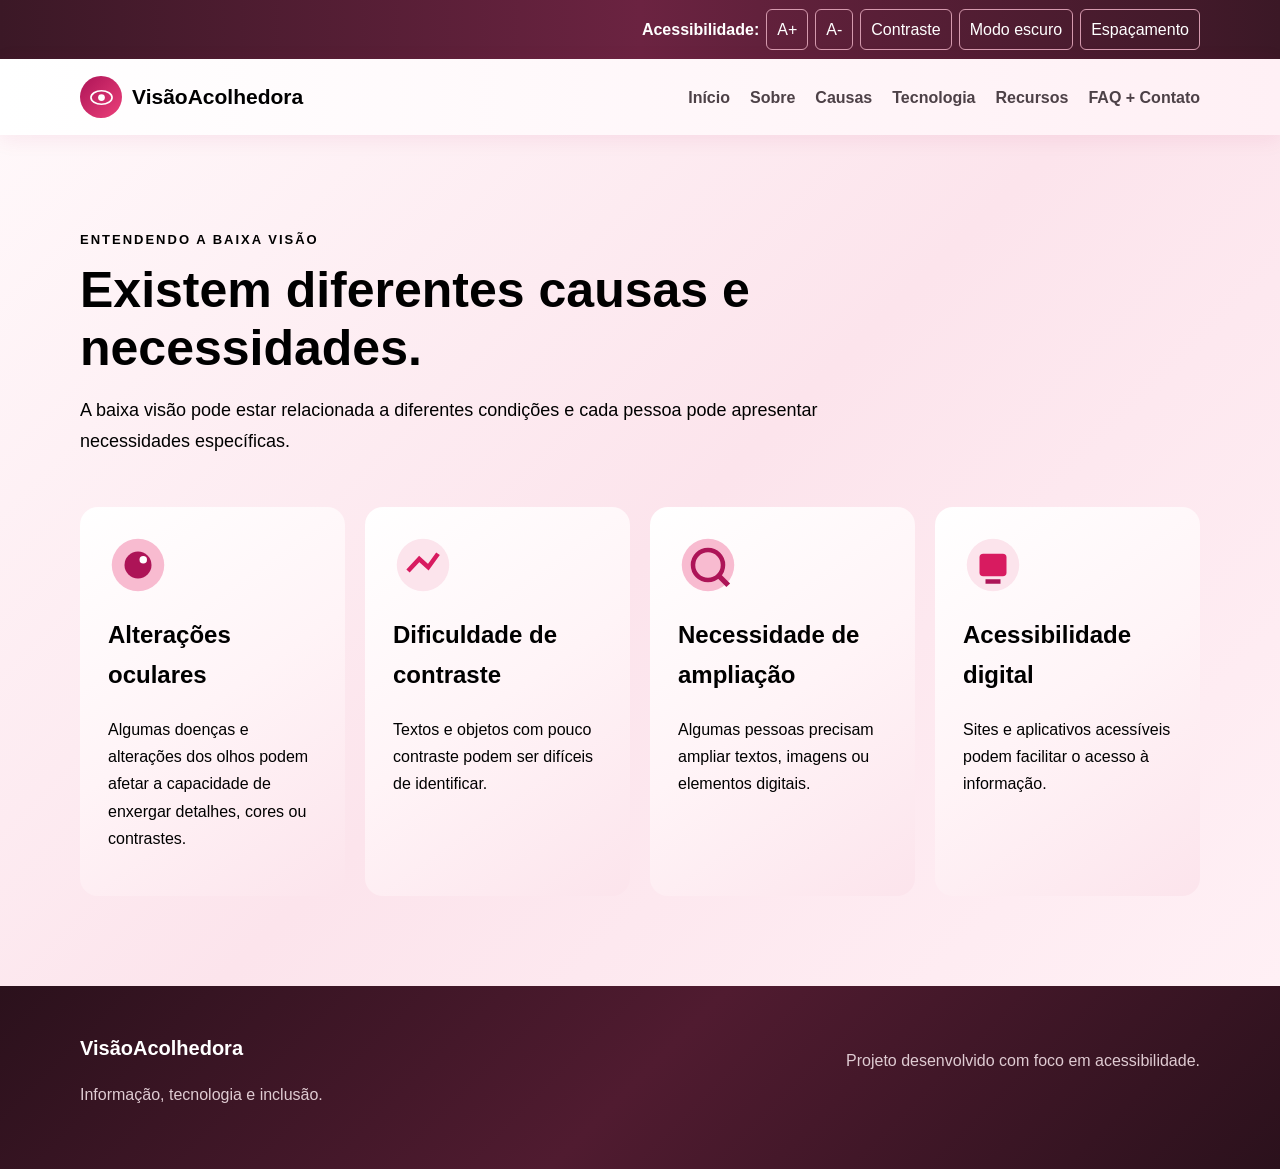
==== causas.html @ 94630f6e "we" ====
<!DOCTYPE html>
<html lang="pt-BR">

<head>

    <meta charset="UTF-8">

    <meta
        name="viewport"
        content="width=device-width, initial-scale=1.0"
    >

    <title>VisãoAcolhedora | Causas</title>

    <link rel="stylesheet" href="style.css">

</head>


<body>

    <div class="accessibility-bar">

        <div class="accessibility-content">

            <span>Acessibilidade:</span>

            <button id="increaseFont" type="button">A+</button>

            <button id="decreaseFont" type="button">A-</button>

            <button id="contrastButton" type="button">
                Contraste
            </button>

            <button id="darkMode" type="button">
                Modo escuro
            </button>

            <button id="spacingButton" type="button">
                Espaçamento
            </button>

        </div>

    </div>


    <header class="header">

        <div class="container nav-container">

            <a href="index.html" class="logo">

                <span class="logo-icon">

                    <svg viewBox="0 0 64 64">

                        <ellipse
                            cx="32"
                            cy="32"
                            rx="25"
                            ry="16"
                            fill="none"
                            stroke="white"
                            stroke-width="4"
                        />

                        <circle
                            cx="32"
                            cy="32"
                            r="8"
                            fill="white"
                        />

                    </svg>

                </span>

                <span>
                    Visão<span>Acolhedora</span>
                </span>

            </a>


            <button
                class="menu-button"
                type="button"
                aria-label="Abrir menu"
                aria-expanded="false"
            >
                Menu
            </button>


            <nav>

                <a href="index.html">Início</a>

                <a href="sobre.html">Sobre</a>

                <a href="causas.html">Causas</a>

                <a href="tecnologia.html">Tecnologia</a>

                <a href="recursos.html">Recursos</a>

                <a href="contato.html">FAQ + Contato</a>

            </nav>

        </div>

    </header>


    <main>

        <section class="section light">

            <div class="container">

                <div class="section-title">

                    <span>
                        ENTENDENDO A BAIXA VISÃO
                    </span>

                    <h1>
                        Existem diferentes causas e necessidades.
                    </h1>

                    <p>
                        A baixa visão pode estar relacionada a
                        diferentes condições e cada pessoa pode
                        apresentar necessidades específicas.
                    </p>

                </div>


                <div class="cards">


                    <article class="card">

                        <div class="card-icon">

                            <svg viewBox="0 0 80 80">

                                <circle
                                    cx="40"
                                    cy="40"
                                    r="35"
                                    fill="#f8bbd0"
                                />

                                <circle
                                    cx="40"
                                    cy="40"
                                    r="18"
                                    fill="#ad1457"
                                />

                                <circle
                                    cx="47"
                                    cy="33"
                                    r="5"
                                    fill="white"
                                />

                            </svg>

                        </div>

                        <h2>
                            Alterações oculares
                        </h2>

                        <p>
                            Algumas doenças e alterações dos olhos
                            podem afetar a capacidade de enxergar
                            detalhes, cores ou contrastes.
                        </p>

                    </article>


                    <article class="card">

                        <div class="card-icon">

                            <svg viewBox="0 0 80 80">

                                <circle
                                    cx="40"
                                    cy="40"
                                    r="35"
                                    fill="#fce4ec"
                                />

                                <path
                                    d="M20 48 L35 32 L47 43 L60 25"
                                    fill="none"
                                    stroke="#d81b60"
                                    stroke-width="6"
                                />

                            </svg>

                        </div>

                        <h2>
                            Dificuldade de contraste
                        </h2>

                        <p>
                            Textos e objetos com pouco contraste
                            podem ser difíceis de identificar.
                        </p>

                    </article>


                    <article class="card">

                        <div class="card-icon">

                            <svg viewBox="0 0 80 80">

                                <circle
                                    cx="40"
                                    cy="40"
                                    r="35"
                                    fill="#f8bbd0"
                                />

                                <circle
                                    cx="40"
                                    cy="40"
                                    r="20"
                                    fill="none"
                                    stroke="#ad1457"
                                    stroke-width="6"
                                />

                                <line
                                    x1="55"
                                    y1="55"
                                    x2="67"
                                    y2="67"
                                    stroke="#ad1457"
                                    stroke-width="7"
                                />

                            </svg>

                        </div>

                        <h2>
                            Necessidade de ampliação
                        </h2>

                        <p>
                            Algumas pessoas precisam ampliar
                            textos, imagens ou elementos digitais.
                        </p>

                    </article>


                    <article class="card">

                        <div class="card-icon">

                            <svg viewBox="0 0 80 80">

                                <circle
                                    cx="40"
                                    cy="40"
                                    r="35"
                                    fill="#fce4ec"
                                />

                                <rect
                                    x="22"
                                    y="25"
                                    width="36"
                                    height="30"
                                    rx="5"
                                    fill="#d81b60"
                                />

                                <path
                                    d="M30 62 H50"
                                    stroke="#ad1457"
                                    stroke-width="6"
                                />

                            </svg>

                        </div>

                        <h2>
                            Acessibilidade digital
                        </h2>

                        <p>
                            Sites e aplicativos acessíveis podem
                            facilitar o acesso à informação.
                        </p>

                    </article>

                </div>

            </div>

        </section>

    </main>


    <footer>

        <div class="container footer-content">

            <div>

                <strong>VisãoAcolhedora</strong>

                <p>
                    Informação, tecnologia e inclusão.
                </p>

            </div>

            <p>
                Projeto desenvolvido com foco em acessibilidade.
            </p>

        </div>

    </footer>


    <button
        id="topButton"
        type="button"
        aria-label="Voltar ao topo"
    >
        ↑
    </button>


    <script src="script.js"></script>

</body>

</html>
---- style.css ----
css
:root {
    --rosa-escuro: #880e4f;
    --rosa: #d81b60;
    --rosa-medio: #ec407a;
    --rosa-claro: #f8bbd0;
    --rosa-suave: #fce4ec;

    --texto: #2b2025;
    --texto-suave: #665b61;

    --borda: #efc5d3;

    --tamanho: 16px;
}


/* =========================
   RESET
========================= */

* {
    box-sizing: border-box;
}

html {
    scroll-behavior: smooth;
}

body {
    margin: 0;

    font-family: Arial, sans-serif;

    font-size: var(--tamanho);

    line-height: 1.7;

    color: var(--texto);

    background:
        linear-gradient(
            135deg,
            #fff8fa,
            #fff0f5,
            #fce4ec
        );

    min-height: 100vh;
}

button,
input,
textarea {
    font: inherit;
}

button {
    cursor: pointer;
}

a {
    text-decoration: none;
}


/* =========================
   CONTAINER
========================= */

.container {
    width: 90%;
    max-width: 1120px;

    margin: auto;
}


/* =========================
   ACESSIBILIDADE
========================= */

.accessibility-bar {
    background:
        linear-gradient(
            90deg,
            #3b1826,
            #6b2341,
            #3b1826
        );

    color: white;

    padding: 9px 0;
}

.accessibility-content {
    width: 90%;
    max-width: 1120px;

    margin: auto;

    display: flex;

    justify-content: flex-end;
    align-items: center;

    gap: 7px;

    flex-wrap: wrap;
}

.accessibility-content span {
    font-weight: bold;
}

.accessibility-content button {
    padding: 6px 10px;

    border: 1px solid #d59aae;

    border-radius: 6px;

    background: transparent;

    color: white;

    transition: .2s;
}

.accessibility-content button:hover {
    background: white;

    color: #3b1826;
}


/* =========================
   HEADER
========================= */

.header {
    position: sticky;

    top: 0;

    z-index: 1000;

    background:
        linear-gradient(
            90deg,
            #ffffff,
            #fff0f5
        );

    border-bottom: 1px solid var(--borda);

    box-shadow:
        0 4px 20px rgba(173, 20, 87, .08);
}

.nav-container {
    min-height: 76px;

    display: flex;

    align-items: center;

    justify-content: space-between;
}


/* =========================
   LOGO
========================= */

.logo {
    display: flex;

    align-items: center;

    gap: 10px;

    color: var(--texto);

    font-size: 21px;

    font-weight: bold;
}

.logo > span:last-child span {
    color: var(--rosa);
}

.logo-icon {
    width: 42px;
    height: 42px;

    display: flex;

    align-items: center;
    justify-content: center;

    border-radius: 50%;

    background:
        linear-gradient(
            135deg,
            #ad1457,
            #ec407a
        );
}

.logo-icon svg {
    width: 27px;
}


/* =========================
   MENU
========================= */

nav {
    display: flex;

    align-items: center;

    gap: 20px;
}

nav a {
    color: #4d4147;

    font-weight: bold;

    transition: .2s;

    padding: 8px 0;
}

nav a:hover {
    color: var(--rosa);
}

.menu-button {
    display: none;

    border: none;

    border-radius: 8px;

    padding: 9px 13px;

    background: var(--rosa);

    color: white;
}


/* =========================
   HERO — INDEX
========================= */

.hero {
    min-height: calc(100vh - 120px);

    display: flex;

    align-items: center;

    background:
        radial-gradient(
            circle at 85% 20%,
            #f48fb1,
            transparent 28%
        ),

        radial-gradient(
            circle at 10% 90%,
            #fce4ec,
            transparent 30%
        ),

        linear-gradient(
            135deg,
            #fff8fa,
            #fce4ec,
            #fff0f5
        );

    padding: 70px 0;
}

.hero-content {
    display: grid;

    grid-template-columns: 1.2fr .8fr;

    gap: 60px;

    align-items: center;
}

.badge {
    display: inline-block;

    padding: 7px 15px;

    border-radius: 30px;

    background:
        linear-gradient(
            135deg,
            #fce4ec,
            #f8bbd0
        );

    color: var(--rosa-escuro);

    font-weight: bold;
}

.hero h1 {
    font-size: clamp(42px, 6vw, 70px);

    line-height: 1.05;

    margin: 20px 0;
}

.hero h1 span {
    color: var(--rosa);
}

.hero-text p {
    max-width: 650px;

    color: var(--texto-suave);

    font-size: 19px;
}

.hero-buttons {
    display: flex;

    gap: 12px;

    flex-wrap: wrap;

    margin-top: 30px;
}


/* =========================
   BOTÕES
========================= */

.button {
    display: inline-flex;

    justify-content: center;
    align-items: center;

    padding: 13px 21px;

    border-radius: 10px;

    font-weight: bold;

    transition: .2s;
}

.primary {
    background:
        linear-gradient(
            135deg,
            #ad1457,
            #d81b60,
            #ec407a
        );

    color: white;

    border: 2px solid var(--rosa);
}

.primary:hover {
    transform: translateY(-2px);

    box-shadow:
        0 8px 20px rgba(216, 27, 96, .25);
}

.secondary {
    background:
        linear-gradient(
            135deg,
            white,
            #fce4ec
        );

    color: var(--rosa-escuro);

    border: 2px solid var(--rosa);
}

.secondary:hover {
    background: var(--rosa-suave);
}


/* =========================
   HERO CARD
========================= */

.hero-card {
    padding: 35px;

    text-align: center;

    border-radius: 30px;

    background:
        linear-gradient(
            145deg,
            #ffffff,
            #fff0f5,
            #fce4ec
        );

    border: 1px solid var(--borda);

    box-shadow:
        0 20px 45px rgba(173, 20, 87, .15);
}

.hero-illustration svg {
    width: 100%;

    max-width: 430px;
}

.hero-card h2 {
    color: var(--rosa-escuro);
}


/* =========================
   PÁGINAS INTERNAS
========================= */

.section {
    min-height: calc(100vh - 120px);

    padding: 90px 0;

    background:
        linear-gradient(
            135deg,
            #ffffff,
            #fff0f5
        );
}

.section.light {
    background:
        linear-gradient(
            135deg,
            #fff8fa,
            #fce4ec,
            #fff0f5
        );
}


/* =========================
   TÍTULOS
========================= */

.section-title {
    max-width: 750px;

    margin-bottom: 50px;
}

.section-title > span {
    color: var(--rosa);

    font-size: 13px;

    font-weight: bold;

    letter-spacing: 2px;
}

.section-title h1,
.section-title h2 {
    font-size: clamp(32px, 4vw, 50px);

    line-height: 1.15;

    margin: 10px 0;
}

.section-title p {
    color: var(--texto-suave);

    font-size: 18px;
}


/* =========================
   SOBRE
========================= */

.info-box {
    display: flex;

    gap: 30px;

    align-items: center;

    padding: 35px;

    border-radius: 20px;

    background:
        linear-gradient(
            135deg,
            #ffffff,
            #fff0f5,
            #fce4ec
        );

    border: 1px solid var(--borda);

    box-shadow:
        0 15px 35px rgba(173, 20, 87, .1);
}

.info-illustration {
    min-width: 80px;
}

.info-illustration svg {
    width: 80px;
}


/* =========================
   CAUSAS
========================= */

.cards {
    display: grid;

    grid-template-columns: repeat(4, 1fr);

    gap: 20px;
}

.card {
    padding: 28px;

    border-radius: 18px;

    background:
        linear-gradient(
            145deg,
            #ffffff,
            #fff4f7,
            #fce4ec
        );

    border: 1px solid var(--borda);

    transition: .25s;
}

.card:hover {
    transform: translateY(-6px);

    box-shadow:
        0 18px 40px rgba(173, 20, 87, .13);
}

.card-icon {
    width: 60px;
    height: 60px;

    margin-bottom: 20px;
}

.card-icon svg {
    width: 60px;
    height: 60px;
}

.card p,
.resource-grid p {
    color: var(--texto-suave);
}


/* =========================
   TECNOLOGIA
========================= */

.technology-section {
    min-height: calc(100vh - 120px);

    background:
        linear-gradient(
            135deg,
            #880e4f,
            #ad1457,
            #d81b60,
            #ec407a
        );

    color: white;
}

.white {
    color: white;
}

.section-title.white p {
    color: #ffeef4;
}

.technology-grid {
    display: grid;

    grid-template-columns: repeat(4, 1fr);

    gap: 20px;
}

.technology {
    padding: 28px;

    border-radius: 18px;

    background:
        linear-gradient(
            145deg,
            rgba(255,255,255,.2),
            rgba(255,255,255,.08)
        );

    border: 1px solid rgba(255,255,255,.3);

    transition: .25s;
}

.technology:hover {
    transform: translateY(-6px);

    background:
        linear-gradient(
            145deg,
            rgba(255,255,255,.25),
            rgba(255,255,255,.12)
        );
}

.technology-icon {
    width: 65px;
    height: 65px;

    margin-bottom: 18px;
}

.technology-icon svg {
    width: 65px;
}


/* =========================
   RECURSOS
========================= */

.resource-grid {
    display: grid;

    grid-template-columns: repeat(4, 1fr);

    gap: 20px;
}

.resource-grid article {
    padding: 28px;

    border-radius: 18px;

    background:
        linear-gradient(
            145deg,
            #ffffff,
            #fff0f5,
            #fce4ec
        );

    border: 1px solid var(--borda);

    transition: .25s;
}

.resource-grid article:hover {
    transform: translateY(-5px);

    box-shadow:
        0 15px 35px rgba(173, 20, 87, .12);
}

.resource-image {
    width: 80px;
    height: 80px;

    margin-bottom: 15px;
}

.resource-image svg {
    width: 80px;
}


/* =========================
   FAQ
========================= */

.faq {
    max-width: 850px;
}

.faq-question {
    width: 100%;

    display: flex;

    justify-content: space-between;

    align-items: center;

    padding: 20px;

    margin-top: 12px;

    border: 1px solid var(--borda);

    border-radius: 12px;

    background:
        linear-gradient(
            135deg,
            #ffffff,
            #fff0f5
        );

    color: var(--texto);

    text-align: left;

    font-weight: bold;

    transition: .2s;
}

.faq-question:hover {
    border-color: var(--rosa);

    background: var(--rosa-suave);
}

.faq-question span {
    color: var(--rosa);

    font-size: 25px;
}

.faq-answer {
    display: none;

    padding: 20px;

    background:
        linear-gradient(
            135deg,
            #fce4ec,
            #fff0f5
        );

    color: var(--texto-suave);

    border-radius: 0 0 12px 12px;
}

.faq-answer.active {
    display: block;
}


/* =========================
   GUIA
========================= */

.guide {
    padding: 90px 0;

    color: white;

    background:
        radial-gradient(
            circle at 90% 20%,
            #f48fb1,
            transparent 25%
        ),

        linear-gradient(
            135deg,
            #880e4f,
            #ad1457,
            #d81b60
        );
}

.guide-content {
    display: flex;

    justify-content: space-between;

    align-items: center;

    gap: 40px;
}

.guide h2 {
    font-size: 48px;
}

.guide p {
    max-width: 650px;

    color: #ffeef4;
}

.guide-image {
    width: 300px;
}

.guide-image svg {
    width: 100%;
}

.white-button {
    margin-top: 20px;

    background: white;

    color: var(--rosa-escuro);
}


/* =========================
   CONTATO
========================= */

.contact-container {
    max-width: 800px;
}

.contact-form {
    display: flex;

    flex-direction: column;

    gap: 10px;

    padding: 35px;

    border-radius: 20px;

    background:
        linear-gradient(
            135deg,
            #ffffff,
            #fff0f5,
            #fce4ec
        );

    border: 1px solid var(--borda);

    box-shadow:
        0 15px 35px rgba(173, 20, 87, .1);
}

.contact-form label {
    margin-top: 10px;

    font-weight: bold;

    color: var(--rosa-escuro);
}

.contact-form input,
.contact-form textarea {
    width: 100%;

    padding: 14px;

    border: 2px solid var(--borda);

    border-radius: 10px;

    background:
        linear-gradient(
            135deg,
            white,
            #fff4f7
        );

    color: var(--texto);

    outline: none;
}

.contact-form input:focus,
.contact-form textarea:focus {
    border-color: var(--rosa);

    box-shadow:
        0 0 0 3px #fce4ec;
}

.contact-form textarea {
    resize: vertical;

    min-height: 150px;
}

.contact-form .button {
    margin-top: 15px;
}


/* =========================
   FOOTER
========================= */

footer {
    padding: 45px 0;

    color: white;

    background:
        linear-gradient(
            135deg,
            #2b111c,
            #501b30,
            #2b111c
        );
}

.footer-content {
    display: flex;

    justify-content: space-between;

    gap: 30px;
}

footer strong {
    font-size: 20px;
}

footer p {
    color: #dfcbd2;
}


/* =========================
   BOTÃO TOPO
========================= */

#topButton {
    position: fixed;

    right: 25px;
    bottom: 25px;

    width: 50px;
    height: 50px;

    display: none;

    border: none;

    border-radius: 50%;

    background:
        linear-gradient(
            135deg,
            #ad1457,
            #ec407a
        );

    color: white;

    font-size: 23px;

    z-index: 100;
}

#topButton.show {
    display: block;
}


/* =========================
   MODO ESCURO
========================= */

body.dark {
    background:
        linear-gradient(
            135deg,
            #180c12,
            #2b111c
        );

    color: #fff4f7;
}

body.dark .header {
    background:
        linear-gradient(
            90deg,
            #180c12,
            #321520
        );
}

body.dark nav a {
    color: white;
}

body.dark .hero,
body.dark .section,
body.dark .section.light {
    background:
        linear-gradient(
            135deg,
            #180c12,
            #351522
        );
}

body.dark .card,
body.dark .resource-grid article,
body.dark .hero-card,
body.dark .info-box,
body.dark .faq-question,
body.dark .contact-form {
    background:
        linear-gradient(
            135deg,
            #291820,
            #3a202c
        );

    color: white;
}

body.dark .section-title p,
body.dark .card p,
body.dark .resource-grid p {
    color: #e2cdd5;
}

body.dark .contact-form input,
body.dark .contact-form textarea {
    background: #291820;

    color: white;

    border-color: #704052;
}


/* =========================
   ALTO CONTRASTE
========================= */

body.high-contrast {
    background: black;

    color: white;
}

body.high-contrast .header,
body.high-contrast .hero,
body.high-contrast .section,
body.high-contrast .section.light {
    background: black;
}

body.high-contrast .card,
body.high-contrast .resource-grid article,
body.high-contrast .hero-card,
body.high-contrast .info-box,
body.high-contrast .faq-question,
body.high-contrast .contact-form {
    background: black;

    color: white;

    border-color: white;
}

body.high-contrast .primary {
    background: yellow;

    color: black;

    border-color: yellow;
}

body.high-contrast .hero h1 span,
body.high-contrast .section-title > span {
    color: yellow;
}

body.high-contrast .contact-form input,
body.high-contrast .contact-form textarea {
    background: black;

    color: white;

    border-color: white;
}


/* =========================
   ESPAÇAMENTO
========================= */

body.extra-spacing {
    line-height: 2.1;

    letter-spacing: .05em;
}


/* =========================
   RESPONSIVO
========================= */

@media (max-width: 950px) {

    .menu-button {
        display: block;
    }

    nav {
        position: absolute;

        top: 76px;

        left: 0;
        right: 0;

        display: none;

        flex-direction: column;

        padding: 25px;

        background:
            linear-gradient(
                135deg,
                white,
                #fff0f5
            );

        border-bottom: 1px solid var(--borda);

        box-shadow:
            0 10px 20px rgba(173, 20, 87, .1);
    }

    nav.active {
        display: flex;
    }

    .hero-content {
        grid-template-columns: 1fr;

        padding: 40px 0;
    }

    .cards {
        grid-template-columns: repeat(2, 1fr);
    }

    .technology-grid,
    .resource-grid {
        grid-template-columns: repeat(2, 1fr);
    }
}


@media (max-width: 650px) {

    .accessibility-content {
        justify-content: center;
    }

    .nav-container {
        min-height: 68px;
    }

    nav {
        top: 68px;
    }

    .hero {
        padding: 50px 0;
    }

    .hero h1 {
        font-size: 42px;
    }

    .hero-text p {
        font-size: 18px;
    }

    .hero-card {
        padding: 25px;
    }

    .section {
        padding: 70px 0;
    }

    .cards,
    .technology-grid,
    .resource-grid {
        grid-template-columns: 1fr;
    }

    .info-box {
        flex-direction: column;

        align-items: flex-start;
    }

    .guide-content {
        flex-direction: column;

        align-items: flex-start;
    }

    .guide h2 {
        font-size: 38px;
    }

    .guide-image {
        width: 220px;
    }

    .footer-content {
        flex-direction: column;
    }

    .hero-buttons {
        flex-direction: column;
    }

    .button {
        width: 100%;
    }

    .contact-form {
        padding: 25px 20px;
    }
}
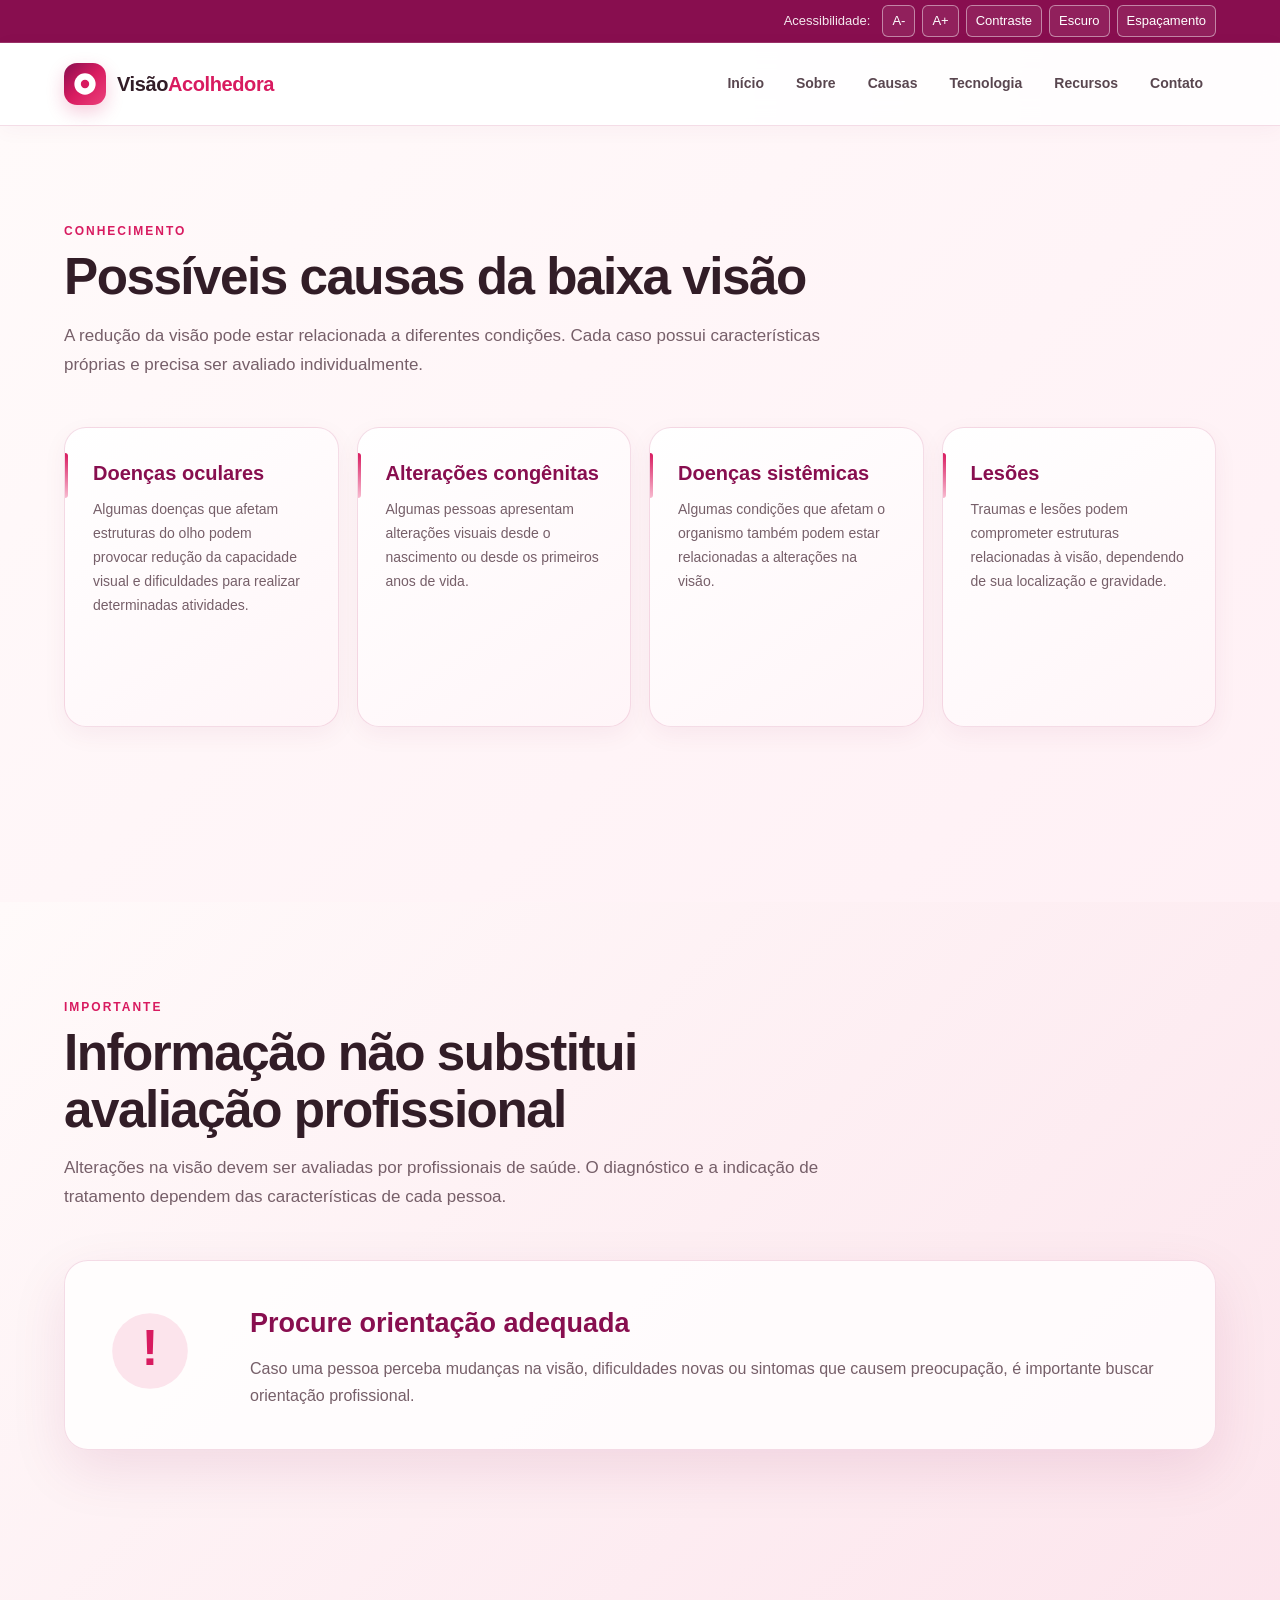
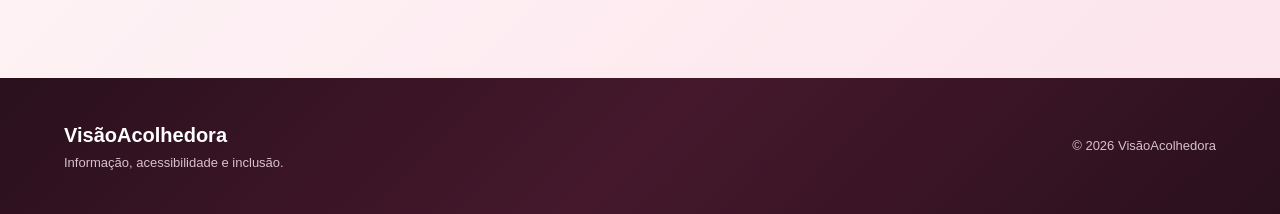
==== commit 2f1ec250: "calico" ====
--- a/causas.html
+++ b/causas.html
@@ -5,10 +5,8 @@
 
     <meta charset="UTF-8">
 
-    <meta
-        name="viewport"
-        content="width=device-width, initial-scale=1.0"
-    >
+    <meta name="viewport"
+          content="width=device-width, initial-scale=1.0">
 
     <title>VisãoAcolhedora | Causas</title>
 
@@ -16,7 +14,6 @@
 
 </head>
 
-
 <body>
 
     <div class="accessibility-bar">
@@ -25,19 +22,19 @@
 
             <span>Acessibilidade:</span>
 
-            <button id="increaseFont" type="button">A+</button>
-
-            <button id="decreaseFont" type="button">A-</button>
-
-            <button id="contrastButton" type="button">
+            <button id="decreaseFont">A-</button>
+
+            <button id="increaseFont">A+</button>
+
+            <button id="contrastButton">
                 Contraste
             </button>
 
-            <button id="darkMode" type="button">
-                Modo escuro
+            <button id="darkMode">
+                Escuro
             </button>
 
-            <button id="spacingButton" type="button">
+            <button id="spacingButton">
                 Espaçamento
             </button>
 
@@ -50,31 +47,23 @@
 
         <div class="container nav-container">
 
-            <a href="index.html" class="logo">
+            <a href="index.html"
+               class="logo">
 
                 <span class="logo-icon">
-
-                    <svg viewBox="0 0 64 64">
-
-                        <ellipse
-                            cx="32"
-                            cy="32"
-                            rx="25"
-                            ry="16"
-                            fill="none"
-                            stroke="white"
-                            stroke-width="4"
-                        />
-
-                        <circle
-                            cx="32"
-                            cy="32"
-                            r="8"
-                            fill="white"
-                        />
+                    <svg viewBox="0 0 100 100">
+
+                        <circle cx="50"
+                                cy="50"
+                                r="38"
+                                fill="white"/>
+
+                        <circle cx="50"
+                                cy="50"
+                                r="15"
+                                fill="#d81b60"/>
 
                     </svg>
-
                 </span>
 
                 <span>
@@ -84,13 +73,9 @@
             </a>
 
 
-            <button
-                class="menu-button"
-                type="button"
-                aria-label="Abrir menu"
-                aria-expanded="false"
-            >
-                Menu
+            <button class="menu-button"
+                    type="button">
+                ☰
             </button>
 
 
@@ -106,7 +91,7 @@
 
                 <a href="recursos.html">Recursos</a>
 
-                <a href="contato.html">FAQ + Contato</a>
+                <a href="contato.html">Contato</a>
 
             </nav>
 
@@ -117,201 +102,159 @@
 
     <main>
 
+        <section class="section">
+
+            <div class="container">
+
+                <div class="section-title">
+
+                    <span>CONHECIMENTO</span>
+
+                    <h1>
+                        Possíveis causas da baixa visão
+                    </h1>
+
+                    <p>
+                        A redução da visão pode estar relacionada
+                        a diferentes condições. Cada caso possui
+                        características próprias e precisa ser
+                        avaliado individualmente.
+                    </p>
+
+                </div>
+
+
+                <div class="cards">
+
+                    <article class="card">
+
+                        <h2>
+                            Doenças oculares
+                        </h2>
+
+                        <p>
+                            Algumas doenças que afetam estruturas
+                            do olho podem provocar redução da
+                            capacidade visual e dificuldades para
+                            realizar determinadas atividades.
+                        </p>
+
+                    </article>
+
+
+                    <article class="card">
+
+                        <h2>
+                            Alterações congênitas
+                        </h2>
+
+                        <p>
+                            Algumas pessoas apresentam alterações
+                            visuais desde o nascimento ou desde
+                            os primeiros anos de vida.
+                        </p>
+
+                    </article>
+
+
+                    <article class="card">
+
+                        <h2>
+                            Doenças sistêmicas
+                        </h2>
+
+                        <p>
+                            Algumas condições que afetam o organismo
+                            também podem estar relacionadas a
+                            alterações na visão.
+                        </p>
+
+                    </article>
+
+
+                    <article class="card">
+
+                        <h2>
+                            Lesões
+                        </h2>
+
+                        <p>
+                            Traumas e lesões podem comprometer
+                            estruturas relacionadas à visão,
+                            dependendo de sua localização e
+                            gravidade.
+                        </p>
+
+                    </article>
+
+                </div>
+
+            </div>
+
+        </section>
+
+
         <section class="section light">
 
             <div class="container">
 
                 <div class="section-title">
 
-                    <span>
-                        ENTENDENDO A BAIXA VISÃO
-                    </span>
-
-                    <h1>
-                        Existem diferentes causas e necessidades.
-                    </h1>
+                    <span>IMPORTANTE</span>
+
+                    <h2>
+                        Informação não substitui avaliação profissional
+                    </h2>
 
                     <p>
-                        A baixa visão pode estar relacionada a
-                        diferentes condições e cada pessoa pode
-                        apresentar necessidades específicas.
+                        Alterações na visão devem ser avaliadas por
+                        profissionais de saúde. O diagnóstico e a
+                        indicação de tratamento dependem das
+                        características de cada pessoa.
                     </p>
 
                 </div>
 
 
-                <div class="cards">
-
-
-                    <article class="card">
-
-                        <div class="card-icon">
-
-                            <svg viewBox="0 0 80 80">
-
-                                <circle
-                                    cx="40"
-                                    cy="40"
-                                    r="35"
-                                    fill="#f8bbd0"
-                                />
-
-                                <circle
-                                    cx="40"
-                                    cy="40"
-                                    r="18"
-                                    fill="#ad1457"
-                                />
-
-                                <circle
-                                    cx="47"
-                                    cy="33"
-                                    r="5"
-                                    fill="white"
-                                />
-
-                            </svg>
-
-                        </div>
-
-                        <h2>
-                            Alterações oculares
-                        </h2>
-
-                        <p>
-                            Algumas doenças e alterações dos olhos
-                            podem afetar a capacidade de enxergar
-                            detalhes, cores ou contrastes.
-                        </p>
-
-                    </article>
-
-
-                    <article class="card">
-
-                        <div class="card-icon">
-
-                            <svg viewBox="0 0 80 80">
-
-                                <circle
-                                    cx="40"
-                                    cy="40"
-                                    r="35"
-                                    fill="#fce4ec"
-                                />
-
-                                <path
-                                    d="M20 48 L35 32 L47 43 L60 25"
-                                    fill="none"
-                                    stroke="#d81b60"
-                                    stroke-width="6"
-                                />
-
-                            </svg>
-
-                        </div>
-
-                        <h2>
-                            Dificuldade de contraste
-                        </h2>
-
-                        <p>
-                            Textos e objetos com pouco contraste
-                            podem ser difíceis de identificar.
-                        </p>
-
-                    </article>
-
-
-                    <article class="card">
-
-                        <div class="card-icon">
-
-                            <svg viewBox="0 0 80 80">
-
-                                <circle
-                                    cx="40"
-                                    cy="40"
-                                    r="35"
-                                    fill="#f8bbd0"
-                                />
-
-                                <circle
-                                    cx="40"
-                                    cy="40"
-                                    r="20"
-                                    fill="none"
-                                    stroke="#ad1457"
-                                    stroke-width="6"
-                                />
-
-                                <line
-                                    x1="55"
-                                    y1="55"
-                                    x2="67"
-                                    y2="67"
-                                    stroke="#ad1457"
-                                    stroke-width="7"
-                                />
-
-                            </svg>
-
-                        </div>
-
-                        <h2>
-                            Necessidade de ampliação
-                        </h2>
-
-                        <p>
-                            Algumas pessoas precisam ampliar
-                            textos, imagens ou elementos digitais.
-                        </p>
-
-                    </article>
-
-
-                    <article class="card">
-
-                        <div class="card-icon">
-
-                            <svg viewBox="0 0 80 80">
-
-                                <circle
-                                    cx="40"
-                                    cy="40"
-                                    r="35"
-                                    fill="#fce4ec"
-                                />
-
-                                <rect
-                                    x="22"
-                                    y="25"
-                                    width="36"
-                                    height="30"
-                                    rx="5"
-                                    fill="#d81b60"
-                                />
-
-                                <path
-                                    d="M30 62 H50"
-                                    stroke="#ad1457"
-                                    stroke-width="6"
-                                />
-
-                            </svg>
-
-                        </div>
-
-                        <h2>
-                            Acessibilidade digital
-                        </h2>
-
-                        <p>
-                            Sites e aplicativos acessíveis podem
-                            facilitar o acesso à informação.
-                        </p>
-
-                    </article>
+                <div class="info-box">
+
+                    <div class="info-illustration">
+
+                        <svg viewBox="0 0 100 100">
+
+                            <circle cx="50"
+                                    cy="50"
+                                    r="42"
+                                    fill="#fce4ec"/>
+
+                            <text x="50"
+                                  y="65"
+                                  text-anchor="middle"
+                                  font-size="55"
+                                  font-weight="bold"
+                                  fill="#d81b60">
+                                !
+                            </text>
+
+                        </svg>
+
+                    </div>
+
+
+                    <div>
+
+                        <h2>
+                            Procure orientação adequada
+                        </h2>
+
+                        <p>
+                            Caso uma pessoa perceba mudanças na
+                            visão, dificuldades novas ou sintomas
+                            que causem preocupação, é importante
+                            buscar orientação profissional.
+                        </p>
+
+                    </div>
 
                 </div>
 
@@ -328,16 +271,18 @@
 
             <div>
 
-                <strong>VisãoAcolhedora</strong>
+                <strong>
+                    VisãoAcolhedora
+                </strong>
 
                 <p>
-                    Informação, tecnologia e inclusão.
+                    Informação, acessibilidade e inclusão.
                 </p>
 
             </div>
 
             <p>
-                Projeto desenvolvido com foco em acessibilidade.
+                © 2026 VisãoAcolhedora
             </p>
 
         </div>
@@ -345,11 +290,7 @@
     </footer>
 
 
-    <button
-        id="topButton"
-        type="button"
-        aria-label="Voltar ao topo"
-    >
+    <button id="topButton">
         ↑
     </button>
 
@@ -357,5 +298,4 @@
     <script src="script.js"></script>
 
 </body>
-
 </html>
--- a/style.css
+++ b/style.css
@@ -1,25 +1,43 @@
-css
+/* =========================================================
+   VISÃO ACOLHEDORA
+   STYLE.CSS
+   Visual moderno + rosa original do projeto
+========================================================= */
+
 :root {
     --rosa-escuro: #880e4f;
+    --rosa-profundo: #ad1457;
     --rosa: #d81b60;
     --rosa-medio: #ec407a;
     --rosa-claro: #f8bbd0;
     --rosa-suave: #fce4ec;
 
-    --texto: #2b2025;
-    --texto-suave: #665b61;
-
-    --borda: #efc5d3;
+    --fundo: #fff9fb;
+    --fundo-2: #fff1f6;
+    --branco: #ffffff;
+
+    --texto: #321d27;
+    --texto-suave: #765f69;
+
+    --borda: rgba(173, 20, 87, 0.14);
+
+    --sombra:
+        0 20px 55px rgba(136, 14, 79, 0.10);
+
+    --sombra-pequena:
+        0 8px 25px rgba(136, 14, 79, 0.08);
 
     --tamanho: 16px;
 }
 
 
-/* =========================
+/* =========================================================
    RESET
-========================= */
+========================================================= */
 
 * {
+    margin: 0;
+    padding: 0;
     box-sizing: border-box;
 }
 
@@ -28,9 +46,13 @@
 }
 
 body {
-    margin: 0;
-
-    font-family: Arial, sans-serif;
+    min-height: 100vh;
+
+    font-family:
+        Inter,
+        "Segoe UI",
+        Arial,
+        sans-serif;
 
     font-size: var(--tamanho);
 
@@ -39,14 +61,21 @@
     color: var(--texto);
 
     background:
-        linear-gradient(
-            135deg,
-            #fff8fa,
-            #fff0f5,
-            #fce4ec
-        );
-
-    min-height: 100vh;
+        radial-gradient(
+            circle at 90% 5%,
+            rgba(248, 187, 208, .38),
+            transparent 25%
+        ),
+
+        radial-gradient(
+            circle at 5% 90%,
+            rgba(252, 228, 236, .8),
+            transparent 30%
+        ),
+
+        var(--fundo);
+
+    overflow-x: hidden;
 }
 
 button,
@@ -60,84 +89,91 @@
 }
 
 a {
+    color: inherit;
     text-decoration: none;
 }
 
-
-/* =========================
+img,
+svg {
+    max-width: 100%;
+}
+
+
+/* =========================================================
    CONTAINER
-========================= */
+========================================================= */
 
 .container {
-    width: 90%;
-    max-width: 1120px;
+    width: min(1180px, 90%);
+
+    margin: 0 auto;
+}
+
+
+/* =========================================================
+   BARRA DE ACESSIBILIDADE
+========================================================= */
+
+.accessibility-bar {
+    background: var(--rosa-escuro);
+
+    color: white;
+
+    border-bottom: 1px solid rgba(255,255,255,.15);
+}
+
+.accessibility-content {
+    width: min(1180px, 90%);
+
+    min-height: 42px;
 
     margin: auto;
-}
-
-
-/* =========================
-   ACESSIBILIDADE
-========================= */
-
-.accessibility-bar {
-    background:
-        linear-gradient(
-            90deg,
-            #3b1826,
-            #6b2341,
-            #3b1826
-        );
-
-    color: white;
-
-    padding: 9px 0;
-}
-
-.accessibility-content {
-    width: 90%;
-    max-width: 1120px;
-
-    margin: auto;
 
     display: flex;
 
     justify-content: flex-end;
+
     align-items: center;
 
     gap: 7px;
 
     flex-wrap: wrap;
+
+    font-size: 13px;
 }
 
 .accessibility-content span {
-    font-weight: bold;
+    margin-right: 5px;
+
+    opacity: .9;
 }
 
 .accessibility-content button {
-    padding: 6px 10px;
-
-    border: 1px solid #d59aae;
+    border: 1px solid rgba(255,255,255,.45);
+
+    background: rgba(255,255,255,.08);
+
+    color: white;
+
+    padding: 4px 9px;
 
     border-radius: 6px;
 
-    background: transparent;
-
-    color: white;
-
-    transition: .2s;
+    transition: .2s ease;
 }
 
 .accessibility-content button:hover {
     background: white;
 
-    color: #3b1826;
-}
-
-
-/* =========================
+    color: var(--rosa-escuro);
+
+    transform: translateY(-1px);
+}
+
+
+/* =========================================================
    HEADER
-========================= */
+========================================================= */
 
 .header {
     position: sticky;
@@ -146,21 +182,20 @@
 
     z-index: 1000;
 
-    background:
-        linear-gradient(
-            90deg,
-            #ffffff,
-            #fff0f5
-        );
+    background: rgba(255,255,255,.92);
+
+    backdrop-filter: blur(15px);
+
+    -webkit-backdrop-filter: blur(15px);
 
     border-bottom: 1px solid var(--borda);
 
     box-shadow:
-        0 4px 20px rgba(173, 20, 87, .08);
+        0 4px 20px rgba(136,14,79,.04);
 }
 
 .nav-container {
-    min-height: 76px;
+    min-height: 82px;
 
     display: flex;
 
@@ -170,22 +205,24 @@
 }
 
 
-/* =========================
+/* =========================================================
    LOGO
-========================= */
+========================================================= */
 
 .logo {
     display: flex;
 
     align-items: center;
 
-    gap: 10px;
+    gap: 11px;
 
     color: var(--texto);
 
-    font-size: 21px;
-
-    font-weight: bold;
+    font-size: 20px;
+
+    font-weight: 750;
+
+    letter-spacing: -.4px;
 }
 
 .logo > span:last-child span {
@@ -201,45 +238,82 @@
     align-items: center;
     justify-content: center;
 
-    border-radius: 50%;
+    border-radius: 13px;
 
     background:
         linear-gradient(
             135deg,
-            #ad1457,
-            #ec407a
+            var(--rosa-escuro),
+            var(--rosa),
+            var(--rosa-medio)
         );
+
+    box-shadow:
+        0 7px 18px rgba(216,27,96,.22);
 }
 
 .logo-icon svg {
-    width: 27px;
-}
-
-
-/* =========================
-   MENU
-========================= */
+    width: 28px;
+}
+
+
+/* =========================================================
+   NAVEGAÇÃO
+========================================================= */
 
 nav {
     display: flex;
 
     align-items: center;
 
-    gap: 20px;
+    gap: 6px;
 }
 
 nav a {
-    color: #4d4147;
-
-    font-weight: bold;
-
-    transition: .2s;
-
-    padding: 8px 0;
+    position: relative;
+
+    padding: 9px 13px;
+
+    color: #59464f;
+
+    font-size: 14px;
+
+    font-weight: 650;
+
+    border-radius: 9px;
+
+    transition: .2s ease;
 }
 
 nav a:hover {
     color: var(--rosa);
+
+    background: var(--rosa-suave);
+}
+
+nav a::after {
+    content: "";
+
+    position: absolute;
+
+    left: 13px;
+    right: 13px;
+
+    bottom: 3px;
+
+    height: 2px;
+
+    background: var(--rosa);
+
+    transform: scaleX(0);
+
+    transform-origin: center;
+
+    transition: .2s ease;
+}
+
+nav a:hover::after {
+    transform: scaleX(1);
 }
 
 .menu-button {
@@ -247,85 +321,144 @@
 
     border: none;
 
-    border-radius: 8px;
-
-    padding: 9px 13px;
-
     background: var(--rosa);
 
     color: white;
-}
-
-
-/* =========================
-   HERO — INDEX
-========================= */
+
+    padding: 9px 15px;
+
+    border-radius: 9px;
+
+    font-weight: 700;
+}
+
+
+/* =========================================================
+   HERO
+========================================================= */
 
 .hero {
-    min-height: calc(100vh - 120px);
+    position: relative;
+
+    min-height: calc(100vh - 124px);
 
     display: flex;
 
     align-items: center;
 
+    padding: 75px 0;
+
+    overflow: hidden;
+
     background:
         radial-gradient(
-            circle at 85% 20%,
-            #f48fb1,
-            transparent 28%
+            circle at 85% 35%,
+            rgba(236,64,122,.20),
+            transparent 25%
         ),
 
         radial-gradient(
-            circle at 10% 90%,
-            #fce4ec,
+            circle at 10% 80%,
+            rgba(248,187,208,.30),
             transparent 30%
         ),
 
         linear-gradient(
             135deg,
-            #fff8fa,
-            #fce4ec,
+            #fffafa,
             #fff0f5
         );
-
-    padding: 70px 0;
-}
-
-.hero-content {
-    display: grid;
-
-    grid-template-columns: 1.2fr .8fr;
-
-    gap: 60px;
-
-    align-items: center;
-}
-
-.badge {
-    display: inline-block;
-
-    padding: 7px 15px;
-
-    border-radius: 30px;
+}
+
+.hero::before {
+    content: "";
+
+    position: absolute;
+
+    width: 420px;
+    height: 420px;
+
+    right: -180px;
+    top: -180px;
+
+    border-radius: 50%;
 
     background:
         linear-gradient(
             135deg,
-            #fce4ec,
-            #f8bbd0
+            rgba(216,27,96,.12),
+            rgba(248,187,208,.05)
         );
+}
+
+.hero-content {
+    position: relative;
+
+    z-index: 2;
+
+    display: grid;
+
+    grid-template-columns: 1.05fr .95fr;
+
+    align-items: center;
+
+    gap: 75px;
+}
+
+
+/* =========================================================
+   HERO TEXTO
+========================================================= */
+
+.badge {
+    display: inline-flex;
+
+    align-items: center;
+
+    gap: 7px;
+
+    padding: 7px 13px;
+
+    border-radius: 30px;
 
     color: var(--rosa-escuro);
 
-    font-weight: bold;
+    background: rgba(248,187,208,.35);
+
+    border: 1px solid rgba(173,20,87,.13);
+
+    font-size: 12px;
+
+    font-weight: 750;
+
+    text-transform: uppercase;
+
+    letter-spacing: .8px;
+}
+
+.badge::before {
+    content: "";
+
+    width: 7px;
+    height: 7px;
+
+    border-radius: 50%;
+
+    background: var(--rosa);
 }
 
 .hero h1 {
-    font-size: clamp(42px, 6vw, 70px);
-
-    line-height: 1.05;
-
-    margin: 20px 0;
+    max-width: 700px;
+
+    margin: 22px 0 18px;
+
+    font-size: clamp(44px, 6vw, 72px);
+
+    line-height: 1.02;
+
+    letter-spacing: -2.8px;
+
+    color: var(--texto);
 }
 
 .hero h1 span {
@@ -333,467 +466,612 @@
 }
 
 .hero-text p {
-    max-width: 650px;
+    max-width: 610px;
 
     color: var(--texto-suave);
 
-    font-size: 19px;
+    font-size: 18px;
+
+    line-height: 1.8;
 }
 
 .hero-buttons {
     display: flex;
 
+    align-items: center;
+
     gap: 12px;
 
+    margin-top: 30px;
+
     flex-wrap: wrap;
-
-    margin-top: 30px;
-}
-
-
-/* =========================
+}
+
+
+/* =========================================================
    BOTÕES
-========================= */
+========================================================= */
 
 .button {
     display: inline-flex;
 
+    align-items: center;
     justify-content: center;
-    align-items: center;
-
-    padding: 13px 21px;
-
-    border-radius: 10px;
-
-    font-weight: bold;
-
-    transition: .2s;
+
+    min-height: 48px;
+
+    padding: 12px 20px;
+
+    border-radius: 11px;
+
+    font-size: 14px;
+
+    font-weight: 750;
+
+    transition:
+        transform .2s ease,
+        box-shadow .2s ease,
+        background .2s ease;
 }
 
 .primary {
+    color: white;
+
     background:
         linear-gradient(
             135deg,
-            #ad1457,
-            #d81b60,
-            #ec407a
+            var(--rosa-escuro),
+            var(--rosa),
+            var(--rosa-medio)
         );
 
-    color: white;
-
-    border: 2px solid var(--rosa);
+    box-shadow:
+        0 10px 25px rgba(216,27,96,.22);
 }
 
 .primary:hover {
+    transform: translateY(-3px);
+
+    box-shadow:
+        0 15px 30px rgba(216,27,96,.28);
+}
+
+.secondary {
+    color: var(--rosa-escuro);
+
+    background: white;
+
+    border: 1px solid rgba(173,20,87,.22);
+
+    box-shadow: var(--sombra-pequena);
+}
+
+.secondary:hover {
+    background: var(--rosa-suave);
+
     transform: translateY(-2px);
-
-    box-shadow:
-        0 8px 20px rgba(216, 27, 96, .25);
-}
-
-.secondary {
+}
+
+
+/* =========================================================
+   CARD DO HERO
+========================================================= */
+
+.hero-card {
+    position: relative;
+
+    padding: 35px;
+
+    border-radius: 32px;
+
+    text-align: center;
+
+    background:
+        linear-gradient(
+            145deg,
+            rgba(255,255,255,.95),
+            rgba(255,240,245,.92)
+        );
+
+    border: 1px solid rgba(173,20,87,.13);
+
+    box-shadow: var(--sombra);
+
+    overflow: hidden;
+}
+
+.hero-card::before {
+    content: "";
+
+    position: absolute;
+
+    width: 190px;
+    height: 190px;
+
+    top: -90px;
+    right: -70px;
+
+    border-radius: 50%;
+
+    background: rgba(248,187,208,.32);
+}
+
+.hero-illustration {
+    position: relative;
+
+    z-index: 1;
+}
+
+.hero-illustration svg {
+    width: min(100%, 430px);
+
+    filter:
+        drop-shadow(
+            0 18px 25px rgba(136,14,79,.12)
+        );
+}
+
+.hero-card h2 {
+    position: relative;
+
+    margin-top: 12px;
+
+    color: var(--rosa-escuro);
+
+    font-size: 23px;
+}
+
+.hero-card p {
+    position: relative;
+
+    color: var(--texto-suave);
+
+    font-size: 14px;
+}
+
+
+/* =========================================================
+   PÁGINAS INTERNAS
+========================================================= */
+
+.section {
+    min-height: calc(100vh - 124px);
+
+    padding: 90px 0;
+
     background:
         linear-gradient(
             135deg,
-            white,
+            #fffafa,
+            #fff0f5
+        );
+}
+
+.section.light {
+    background:
+        linear-gradient(
+            135deg,
+            #fffafa,
             #fce4ec
         );
+}
+
+
+/* =========================================================
+   TÍTULOS
+========================================================= */
+
+.section-title {
+    max-width: 780px;
+
+    margin-bottom: 48px;
+}
+
+.section-title > span {
+    display: inline-block;
+
+    margin-bottom: 8px;
+
+    color: var(--rosa);
+
+    font-size: 12px;
+
+    font-weight: 800;
+
+    letter-spacing: 2px;
+}
+
+.section-title h1,
+.section-title h2 {
+    color: var(--texto);
+
+    font-size: clamp(34px, 4vw, 52px);
+
+    line-height: 1.1;
+
+    letter-spacing: -1.5px;
+}
+
+.section-title p {
+    margin-top: 16px;
+
+    color: var(--texto-suave);
+
+    font-size: 17px;
+}
+
+
+/* =========================================================
+   SOBRE
+========================================================= */
+
+.info-box {
+    display: grid;
+
+    grid-template-columns: 110px 1fr;
+
+    align-items: center;
+
+    gap: 35px;
+
+    padding: 40px;
+
+    border-radius: 24px;
+
+    background: rgba(255,255,255,.78);
+
+    border: 1px solid var(--borda);
+
+    box-shadow: var(--sombra);
+}
+
+.info-illustration {
+    width: 90px;
+}
+
+.info-box h2 {
+    margin-bottom: 8px;
 
     color: var(--rosa-escuro);
 
-    border: 2px solid var(--rosa);
-}
-
-.secondary:hover {
-    background: var(--rosa-suave);
-}
-
-
-/* =========================
-   HERO CARD
-========================= */
-
-.hero-card {
-    padding: 35px;
-
-    text-align: center;
-
-    border-radius: 30px;
+    font-size: 27px;
+}
+
+.info-box p {
+    color: var(--texto-suave);
+}
+
+
+/* =========================================================
+   CARDS
+========================================================= */
+
+.cards {
+    display: grid;
+
+    grid-template-columns:
+        repeat(4, 1fr);
+
+    gap: 18px;
+}
+
+.card {
+    position: relative;
+
+    min-height: 300px;
+
+    padding: 28px;
+
+    border-radius: 22px;
 
     background:
         linear-gradient(
             145deg,
             #ffffff,
-            #fff0f5,
-            #fce4ec
+            #fff5f8
         );
 
     border: 1px solid var(--borda);
 
     box-shadow:
-        0 20px 45px rgba(173, 20, 87, .15);
-}
-
-.hero-illustration svg {
-    width: 100%;
-
-    max-width: 430px;
-}
-
-.hero-card h2 {
+        0 8px 25px rgba(136,14,79,.055);
+
+    transition:
+        transform .25s ease,
+        box-shadow .25s ease;
+}
+
+.card::before {
+    content: "";
+
+    position: absolute;
+
+    left: 0;
+    top: 25px;
+
+    width: 3px;
+    height: 45px;
+
+    border-radius: 0 4px 4px 0;
+
+    background:
+        linear-gradient(
+            var(--rosa),
+            var(--rosa-claro)
+        );
+}
+
+.card:hover {
+    transform: translateY(-7px);
+
+    box-shadow:
+        0 20px 40px rgba(136,14,79,.11);
+}
+
+.card-icon {
+    width: 62px;
+    height: 62px;
+
+    margin-bottom: 20px;
+}
+
+.card h2 {
+    margin-bottom: 8px;
+
     color: var(--rosa-escuro);
-}
-
-
-/* =========================
-   PÁGINAS INTERNAS
-========================= */
-
-.section {
-    min-height: calc(100vh - 120px);
-
-    padding: 90px 0;
-
-    background:
+
+    font-size: 20px;
+}
+
+.card p {
+    color: var(--texto-suave);
+
+    font-size: 14px;
+}
+
+
+/* =========================================================
+   TECNOLOGIA
+========================================================= */
+
+.technology-section {
+    color: white;
+
+    background:
+        radial-gradient(
+            circle at 90% 15%,
+            rgba(248,187,208,.35),
+            transparent 25%
+        ),
+
         linear-gradient(
             135deg,
-            #ffffff,
-            #fff0f5
+            #6f0b40,
+            #880e4f,
+            #ad1457,
+            #d81b60
         );
 }
 
-.section.light {
-    background:
-        linear-gradient(
-            135deg,
-            #fff8fa,
-            #fce4ec,
-            #fff0f5
-        );
-}
-
-
-/* =========================
-   TÍTULOS
-========================= */
-
-.section-title {
-    max-width: 750px;
-
-    margin-bottom: 50px;
-}
-
-.section-title > span {
-    color: var(--rosa);
-
-    font-size: 13px;
-
-    font-weight: bold;
-
-    letter-spacing: 2px;
-}
-
-.section-title h1,
-.section-title h2 {
-    font-size: clamp(32px, 4vw, 50px);
-
-    line-height: 1.15;
-
-    margin: 10px 0;
-}
-
-.section-title p {
-    color: var(--texto-suave);
-
-    font-size: 18px;
-}
-
-
-/* =========================
-   SOBRE
-========================= */
-
-.info-box {
-    display: flex;
-
-    gap: 30px;
-
-    align-items: center;
-
-    padding: 35px;
-
-    border-radius: 20px;
-
-    background:
-        linear-gradient(
-            135deg,
-            #ffffff,
-            #fff0f5,
-            #fce4ec
-        );
-
-    border: 1px solid var(--borda);
-
-    box-shadow:
-        0 15px 35px rgba(173, 20, 87, .1);
-}
-
-.info-illustration {
-    min-width: 80px;
-}
-
-.info-illustration svg {
-    width: 80px;
-}
-
-
-/* =========================
-   CAUSAS
-========================= */
-
-.cards {
+.section-title.white > span {
+    color: #f8bbd0;
+}
+
+.section-title.white h1 {
+    color: white;
+}
+
+.section-title.white p {
+    color: rgba(255,255,255,.78);
+}
+
+.technology-grid {
     display: grid;
 
-    grid-template-columns: repeat(4, 1fr);
-
-    gap: 20px;
-}
-
-.card {
+    grid-template-columns:
+        repeat(4, 1fr);
+
+    gap: 18px;
+}
+
+.technology {
+    min-height: 270px;
+
     padding: 28px;
 
-    border-radius: 18px;
+    border-radius: 22px;
+
+    background:
+        rgba(255,255,255,.09);
+
+    border: 1px solid rgba(255,255,255,.18);
+
+    backdrop-filter: blur(10px);
+
+    transition: .25s ease;
+}
+
+.technology:hover {
+    transform: translateY(-7px);
+
+    background:
+        rgba(255,255,255,.15);
+
+    border-color:
+        rgba(255,255,255,.32);
+}
+
+.technology-icon {
+    width: 62px;
+    height: 62px;
+
+    margin-bottom: 20px;
+}
+
+.technology h2 {
+    margin-bottom: 8px;
+
+    font-size: 20px;
+}
+
+.technology p {
+    color: rgba(255,255,255,.76);
+
+    font-size: 14px;
+}
+
+
+/* =========================================================
+   RECURSOS
+========================================================= */
+
+.resource-grid {
+    display: grid;
+
+    grid-template-columns:
+        repeat(4, 1fr);
+
+    gap: 18px;
+}
+
+.resource-grid article {
+    padding: 28px;
+
+    border-radius: 22px;
 
     background:
         linear-gradient(
             145deg,
             #ffffff,
-            #fff4f7,
-            #fce4ec
+            #fff3f7
         );
 
     border: 1px solid var(--borda);
 
-    transition: .25s;
-}
-
-.card:hover {
-    transform: translateY(-6px);
-
     box-shadow:
-        0 18px 40px rgba(173, 20, 87, .13);
-}
-
-.card-icon {
-    width: 60px;
-    height: 60px;
-
-    margin-bottom: 20px;
-}
-
-.card-icon svg {
-    width: 60px;
-    height: 60px;
-}
-
-.card p,
-.resource-grid p {
-    color: var(--texto-suave);
-}
-
-
-/* =========================
-   TECNOLOGIA
-========================= */
-
-.technology-section {
-    min-height: calc(100vh - 120px);
-
-    background:
-        linear-gradient(
-            135deg,
-            #880e4f,
-            #ad1457,
-            #d81b60,
-            #ec407a
-        );
-
-    color: white;
-}
-
-.white {
-    color: white;
-}
-
-.section-title.white p {
-    color: #ffeef4;
-}
-
-.technology-grid {
-    display: grid;
-
-    grid-template-columns: repeat(4, 1fr);
-
-    gap: 20px;
-}
-
-.technology {
-    padding: 28px;
-
-    border-radius: 18px;
-
-    background:
-        linear-gradient(
-            145deg,
-            rgba(255,255,255,.2),
-            rgba(255,255,255,.08)
-        );
-
-    border: 1px solid rgba(255,255,255,.3);
-
-    transition: .25s;
-}
-
-.technology:hover {
-    transform: translateY(-6px);
-
-    background:
-        linear-gradient(
-            145deg,
-            rgba(255,255,255,.25),
-            rgba(255,255,255,.12)
-        );
-}
-
-.technology-icon {
-    width: 65px;
-    height: 65px;
-
-    margin-bottom: 18px;
-}
-
-.technology-icon svg {
-    width: 65px;
-}
-
-
-/* =========================
-   RECURSOS
-========================= */
-
-.resource-grid {
-    display: grid;
-
-    grid-template-columns: repeat(4, 1fr);
-
-    gap: 20px;
-}
-
-.resource-grid article {
-    padding: 28px;
-
-    border-radius: 18px;
-
-    background:
-        linear-gradient(
-            145deg,
-            #ffffff,
-            #fff0f5,
-            #fce4ec
-        );
-
-    border: 1px solid var(--borda);
-
-    transition: .25s;
+        0 8px 25px rgba(136,14,79,.05);
+
+    transition: .25s ease;
 }
 
 .resource-grid article:hover {
-    transform: translateY(-5px);
+    transform: translateY(-7px);
 
     box-shadow:
-        0 15px 35px rgba(173, 20, 87, .12);
+        0 20px 40px rgba(136,14,79,.11);
 }
 
 .resource-image {
     width: 80px;
     height: 80px;
 
-    margin-bottom: 15px;
-}
-
-.resource-image svg {
-    width: 80px;
-}
-
-
-/* =========================
+    margin-bottom: 18px;
+}
+
+.resource-grid h2 {
+    color: var(--rosa-escuro);
+
+    font-size: 20px;
+
+    margin-bottom: 7px;
+}
+
+.resource-grid p {
+    color: var(--texto-suave);
+
+    font-size: 14px;
+}
+
+
+/* =========================================================
    FAQ
-========================= */
+========================================================= */
 
 .faq {
-    max-width: 850px;
+    max-width: 900px;
 }
 
 .faq-question {
+    position: relative;
+
     width: 100%;
 
     display: flex;
 
+    align-items: center;
+
     justify-content: space-between;
 
+    gap: 20px;
+
+    padding: 20px 22px;
+
+    margin-top: 12px;
+
+    color: var(--texto);
+
+    background: white;
+
+    border: 1px solid var(--borda);
+
+    border-radius: 13px;
+
+    text-align: left;
+
+    font-weight: 700;
+
+    box-shadow:
+        0 5px 18px rgba(136,14,79,.04);
+
+    transition: .2s ease;
+}
+
+.faq-question:hover {
+    color: var(--rosa-escuro);
+
+    border-color:
+        rgba(216,27,96,.3);
+
+    background:
+        var(--rosa-suave);
+}
+
+.faq-question span {
+    flex-shrink: 0;
+
+    width: 30px;
+    height: 30px;
+
+    display: flex;
+
     align-items: center;
-
-    padding: 20px;
-
-    margin-top: 12px;
-
-    border: 1px solid var(--borda);
-
-    border-radius: 12px;
-
-    background:
-        linear-gradient(
-            135deg,
-            #ffffff,
-            #fff0f5
-        );
-
-    color: var(--texto);
-
-    text-align: left;
-
-    font-weight: bold;
-
-    transition: .2s;
-}
-
-.faq-question:hover {
-    border-color: var(--rosa);
+    justify-content: center;
+
+    border-radius: 50%;
+
+    color: var(--rosa);
 
     background: var(--rosa-suave);
-}
-
-.faq-question span {
-    color: var(--rosa);
-
-    font-size: 25px;
+
+    font-size: 21px;
 }
 
 .faq-answer {
     display: none;
 
-    padding: 20px;
-
-    background:
-        linear-gradient(
-            135deg,
-            #fce4ec,
-            #fff0f5
-        );
+    padding: 18px 22px;
+
+    margin-top: -5px;
+
+    border: 1px solid var(--borda);
+
+    border-top: none;
+
+    border-radius: 0 0 13px 13px;
+
+    background: #fff8fa;
 
     color: var(--texto-suave);
-
-    border-radius: 0 0 12px 12px;
 }
 
 .faq-answer.active {
@@ -801,22 +1079,16 @@
 }
 
 
-/* =========================
+/* =========================================================
    GUIA
-========================= */
+========================================================= */
 
 .guide {
-    padding: 90px 0;
-
-    color: white;
-
-    background:
-        radial-gradient(
-            circle at 90% 20%,
-            #f48fb1,
-            transparent 25%
-        ),
-
+    padding: 80px 0;
+
+    color: white;
+
+    background:
         linear-gradient(
             135deg,
             #880e4f,
@@ -828,46 +1100,54 @@
 .guide-content {
     display: flex;
 
+    align-items: center;
+
     justify-content: space-between;
 
-    align-items: center;
-
-    gap: 40px;
+    gap: 60px;
+}
+
+.guide-label {
+    color: #f8bbd0;
+
+    font-size: 12px;
+
+    font-weight: 800;
+
+    letter-spacing: 2px;
 }
 
 .guide h2 {
-    font-size: 48px;
+    max-width: 700px;
+
+    margin: 12px 0;
+
+    font-size: clamp(34px, 4vw, 52px);
+
+    line-height: 1.1;
+
+    letter-spacing: -1.5px;
 }
 
 .guide p {
     max-width: 650px;
 
-    color: #ffeef4;
+    color: rgba(255,255,255,.78);
 }
 
 .guide-image {
-    width: 300px;
-}
-
-.guide-image svg {
-    width: 100%;
-}
-
-.white-button {
-    margin-top: 20px;
-
-    background: white;
-
-    color: var(--rosa-escuro);
-}
-
-
-/* =========================
-   CONTATO
-========================= */
+    width: 280px;
+
+    flex-shrink: 0;
+}
+
+
+/* =========================================================
+   FORMULÁRIO
+========================================================= */
 
 .contact-container {
-    max-width: 800px;
+    max-width: 850px;
 }
 
 .contact-form {
@@ -875,54 +1155,45 @@
 
     flex-direction: column;
 
-    gap: 10px;
-
     padding: 35px;
 
-    border-radius: 20px;
-
-    background:
-        linear-gradient(
-            135deg,
-            #ffffff,
-            #fff0f5,
-            #fce4ec
-        );
+    border-radius: 24px;
+
+    background:
+        rgba(255,255,255,.82);
 
     border: 1px solid var(--borda);
 
-    box-shadow:
-        0 15px 35px rgba(173, 20, 87, .1);
+    box-shadow: var(--sombra);
 }
 
 .contact-form label {
-    margin-top: 10px;
-
-    font-weight: bold;
+    margin: 12px 0 6px;
 
     color: var(--rosa-escuro);
+
+    font-size: 14px;
+
+    font-weight: 750;
 }
 
 .contact-form input,
 .contact-form textarea {
     width: 100%;
 
-    padding: 14px;
-
-    border: 2px solid var(--borda);
+    padding: 14px 16px;
+
+    color: var(--texto);
+
+    background: white;
+
+    border: 1px solid #e6c5d1;
 
     border-radius: 10px;
 
-    background:
-        linear-gradient(
-            135deg,
-            white,
-            #fff4f7
-        );
-
-    color: var(--texto);
-
     outline: none;
+
+    transition: .2s ease;
 }
 
 .contact-form input:focus,
@@ -930,41 +1201,43 @@
     border-color: var(--rosa);
 
     box-shadow:
-        0 0 0 3px #fce4ec;
+        0 0 0 4px rgba(216,27,96,.09);
 }
 
 .contact-form textarea {
+    min-height: 160px;
+
     resize: vertical;
-
-    min-height: 150px;
 }
 
 .contact-form .button {
-    margin-top: 15px;
-}
-
-
-/* =========================
+    margin-top: 20px;
+}
+
+
+/* =========================================================
    FOOTER
-========================= */
+========================================================= */
 
 footer {
-    padding: 45px 0;
+    padding: 40px 0;
 
     color: white;
 
     background:
         linear-gradient(
             135deg,
-            #2b111c,
-            #501b30,
-            #2b111c
+            #2a101c,
+            #45182c,
+            #2a101c
         );
 }
 
 .footer-content {
     display: flex;
 
+    align-items: center;
+
     justify-content: space-between;
 
     gap: 30px;
@@ -975,13 +1248,15 @@
 }
 
 footer p {
-    color: #dfcbd2;
-}
-
-
-/* =========================
-   BOTÃO TOPO
-========================= */
+    color: #d8c1ca;
+
+    font-size: 13px;
+}
+
+
+/* =========================================================
+   BOTÃO VOLTAR AO TOPO
+========================================================= */
 
 #topButton {
     position: fixed;
@@ -989,60 +1264,74 @@
     right: 25px;
     bottom: 25px;
 
-    width: 50px;
-    height: 50px;
+    width: 48px;
+    height: 48px;
 
     display: none;
 
     border: none;
 
-    border-radius: 50%;
+    border-radius: 14px;
+
+    color: white;
 
     background:
         linear-gradient(
             135deg,
-            #ad1457,
-            #ec407a
+            var(--rosa-escuro),
+            var(--rosa)
         );
 
-    color: white;
-
-    font-size: 23px;
-
-    z-index: 100;
+    font-size: 22px;
+
+    box-shadow:
+        0 10px 25px rgba(136,14,79,.25);
+
+    z-index: 1000;
+
+    transition: .2s;
 }
 
 #topButton.show {
     display: block;
 }
 
-
-/* =========================
+#topButton:hover {
+    transform: translateY(-3px);
+}
+
+
+/* =========================================================
    MODO ESCURO
-========================= */
+========================================================= */
 
 body.dark {
-    background:
-        linear-gradient(
-            135deg,
-            #180c12,
-            #2b111c
-        );
-
-    color: #fff4f7;
+    color: #fff3f7;
+
+    background:
+        radial-gradient(
+            circle at 90% 10%,
+            rgba(216,27,96,.18),
+            transparent 25%
+        ),
+
+        #170c11;
 }
 
 body.dark .header {
-    background:
-        linear-gradient(
-            90deg,
-            #180c12,
-            #321520
-        );
+    background: rgba(28,14,20,.94);
+
+    border-color: rgba(255,255,255,.08);
 }
 
 body.dark nav a {
-    color: white;
+    color: #f5e5ea;
+}
+
+body.dark nav a:hover {
+    color: white;
+
+    background: rgba(216,27,96,.18);
 }
 
 body.dark .hero,
@@ -1051,63 +1340,90 @@
     background:
         linear-gradient(
             135deg,
-            #180c12,
-            #351522
+            #170c11,
+            #2b131d
         );
 }
 
+body.dark .hero h1,
+body.dark .section-title h1,
+body.dark .section-title h2 {
+    color: white;
+}
+
+body.dark .hero-text p,
+body.dark .section-title p {
+    color: #d9c6ce;
+}
+
+body.dark .hero-card,
+body.dark .info-box,
 body.dark .card,
 body.dark .resource-grid article,
-body.dark .hero-card,
-body.dark .info-box,
 body.dark .faq-question,
 body.dark .contact-form {
     background:
         linear-gradient(
-            135deg,
-            #291820,
-            #3a202c
+            145deg,
+            #29161f,
+            #361b27
         );
 
-    color: white;
-}
-
-body.dark .section-title p,
+    border-color:
+        rgba(255,255,255,.08);
+
+    color: white;
+}
+
+body.dark .card h2,
+body.dark .resource-grid h2,
+body.dark .info-box h2 {
+    color: #f8bbd0;
+}
+
 body.dark .card p,
-body.dark .resource-grid p {
-    color: #e2cdd5;
+body.dark .resource-grid p,
+body.dark .info-box p {
+    color: #d8c5cd;
+}
+
+body.dark .faq-answer {
+    background: #28151e;
+
+    color: #d8c5cd;
 }
 
 body.dark .contact-form input,
 body.dark .contact-form textarea {
-    background: #291820;
-
-    color: white;
-
-    border-color: #704052;
-}
-
-
-/* =========================
+    color: white;
+
+    background: #211018;
+
+    border-color: #603442;
+}
+
+body.dark .contact-form label {
+    color: #f8bbd0;
+}
+
+
+/* =========================================================
    ALTO CONTRASTE
-========================= */
+========================================================= */
 
 body.high-contrast {
+    color: white;
+
     background: black;
-
-    color: white;
 }
 
 body.high-contrast .header,
 body.high-contrast .hero,
 body.high-contrast .section,
-body.high-contrast .section.light {
-    background: black;
-}
-
+body.high-contrast .section.light,
+body.high-contrast .hero-card,
 body.high-contrast .card,
 body.high-contrast .resource-grid article,
-body.high-contrast .hero-card,
 body.high-contrast .info-box,
 body.high-contrast .faq-question,
 body.high-contrast .contact-form {
@@ -1118,12 +1434,13 @@
     border-color: white;
 }
 
-body.high-contrast .primary {
-    background: yellow;
-
-    color: black;
-
-    border-color: yellow;
+body.high-contrast nav a,
+body.high-contrast .hero h1,
+body.high-contrast .section-title h1,
+body.high-contrast .section-title h2,
+body.high-contrast .card h2,
+body.high-contrast .resource-grid h2 {
+    color: white;
 }
 
 body.high-contrast .hero h1 span,
@@ -1131,32 +1448,79 @@
     color: yellow;
 }
 
+body.high-contrast .primary {
+    color: black;
+
+    background: yellow;
+
+    border-color: yellow;
+}
+
+body.high-contrast .secondary {
+    color: white;
+
+    background: black;
+
+    border-color: white;
+}
+
 body.high-contrast .contact-form input,
 body.high-contrast .contact-form textarea {
+    color: white;
+
     background: black;
 
-    color: white;
-
     border-color: white;
 }
 
 
-/* =========================
+/* =========================================================
    ESPAÇAMENTO
-========================= */
+========================================================= */
 
 body.extra-spacing {
     line-height: 2.1;
 
-    letter-spacing: .05em;
-}
-
-
-/* =========================
-   RESPONSIVO
-========================= */
-
-@media (max-width: 950px) {
+    letter-spacing: .06em;
+}
+
+body.extra-spacing nav a {
+    margin-left: 4px;
+}
+
+
+/* =========================================================
+   RESPONSIVIDADE
+========================================================= */
+
+@media (max-width: 1050px) {
+
+    .hero-content {
+        grid-template-columns: 1fr;
+
+        gap: 45px;
+    }
+
+    .hero-text {
+        max-width: 800px;
+    }
+
+    .hero-card {
+        max-width: 650px;
+
+        margin: auto;
+    }
+
+    .cards,
+    .technology-grid,
+    .resource-grid {
+        grid-template-columns:
+            repeat(2, 1fr);
+    }
+}
+
+
+@media (max-width: 850px) {
 
     .menu-button {
         display: block;
@@ -1165,83 +1529,109 @@
     nav {
         position: absolute;
 
-        top: 76px;
-
-        left: 0;
-        right: 0;
+        left: 5%;
+        right: 5%;
+
+        top: 74px;
 
         display: none;
 
         flex-direction: column;
 
-        padding: 25px;
+        align-items: stretch;
+
+        padding: 12px;
 
         background:
-            linear-gradient(
-                135deg,
-                white,
-                #fff0f5
-            );
-
-        border-bottom: 1px solid var(--borda);
+            rgba(255,255,255,.98);
+
+        border: 1px solid var(--borda);
+
+        border-radius: 14px;
 
         box-shadow:
-            0 10px 20px rgba(173, 20, 87, .1);
+            0 20px 40px rgba(136,14,79,.13);
     }
 
     nav.active {
         display: flex;
     }
 
-    .hero-content {
+    nav a {
+        padding: 12px 15px;
+    }
+
+    nav a::after {
+        display: none;
+    }
+
+    .info-box {
         grid-template-columns: 1fr;
-
-        padding: 40px 0;
-    }
-
-    .cards {
-        grid-template-columns: repeat(2, 1fr);
-    }
-
-    .technology-grid,
-    .resource-grid {
-        grid-template-columns: repeat(2, 1fr);
-    }
-}
-
-
-@media (max-width: 650px) {
+    }
+
+    .guide-content {
+        flex-direction: column;
+
+        align-items: flex-start;
+    }
+}
+
+
+@media (max-width: 600px) {
 
     .accessibility-content {
         justify-content: center;
+
+        padding: 5px 0;
     }
 
     .nav-container {
-        min-height: 68px;
+        min-height: 70px;
     }
 
     nav {
-        top: 68px;
+        top: 70px;
     }
 
     .hero {
-        padding: 50px 0;
+        min-height: auto;
+
+        padding: 60px 0;
     }
 
     .hero h1 {
-        font-size: 42px;
+        font-size: 43px;
+
+        letter-spacing: -2px;
     }
 
     .hero-text p {
-        font-size: 18px;
+        font-size: 16px;
+    }
+
+    .hero-buttons {
+        flex-direction: column;
+
+        align-items: stretch;
     }
 
     .hero-card {
-        padding: 25px;
+        padding: 22px;
     }
 
     .section {
-        padding: 70px 0;
+        min-height: auto;
+
+        padding: 65px 0;
+    }
+
+    .section-title {
+        margin-bottom: 35px;
+    }
+
+    .section-title h1,
+    .section-title h2 {
+        font-size: 36px;
     }
 
     .cards,
@@ -1250,39 +1640,36 @@
         grid-template-columns: 1fr;
     }
 
-    .info-box {
-        flex-direction: column;
-
-        align-items: flex-start;
-    }
-
-    .guide-content {
-        flex-direction: column;
-
-        align-items: flex-start;
+    .card,
+    .technology,
+    .resource-grid article {
+        min-height: auto;
+    }
+
+    .guide {
+        padding: 65px 0;
     }
 
     .guide h2 {
-        font-size: 38px;
+        font-size: 36px;
     }
 
     .guide-image {
-        width: 220px;
+        width: 210px;
+    }
+
+    .contact-form {
+        padding: 24px 18px;
     }
 
     .footer-content {
         flex-direction: column;
-    }
-
-    .hero-buttons {
-        flex-direction: column;
-    }
-
-    .button {
-        width: 100%;
-    }
-
-    .contact-form {
-        padding: 25px 20px;
-    }
-}
+
+        align-items: flex-start;
+    }
+
+    #topButton {
+        right: 18px;
+        bottom: 18px;
+    }
+}
